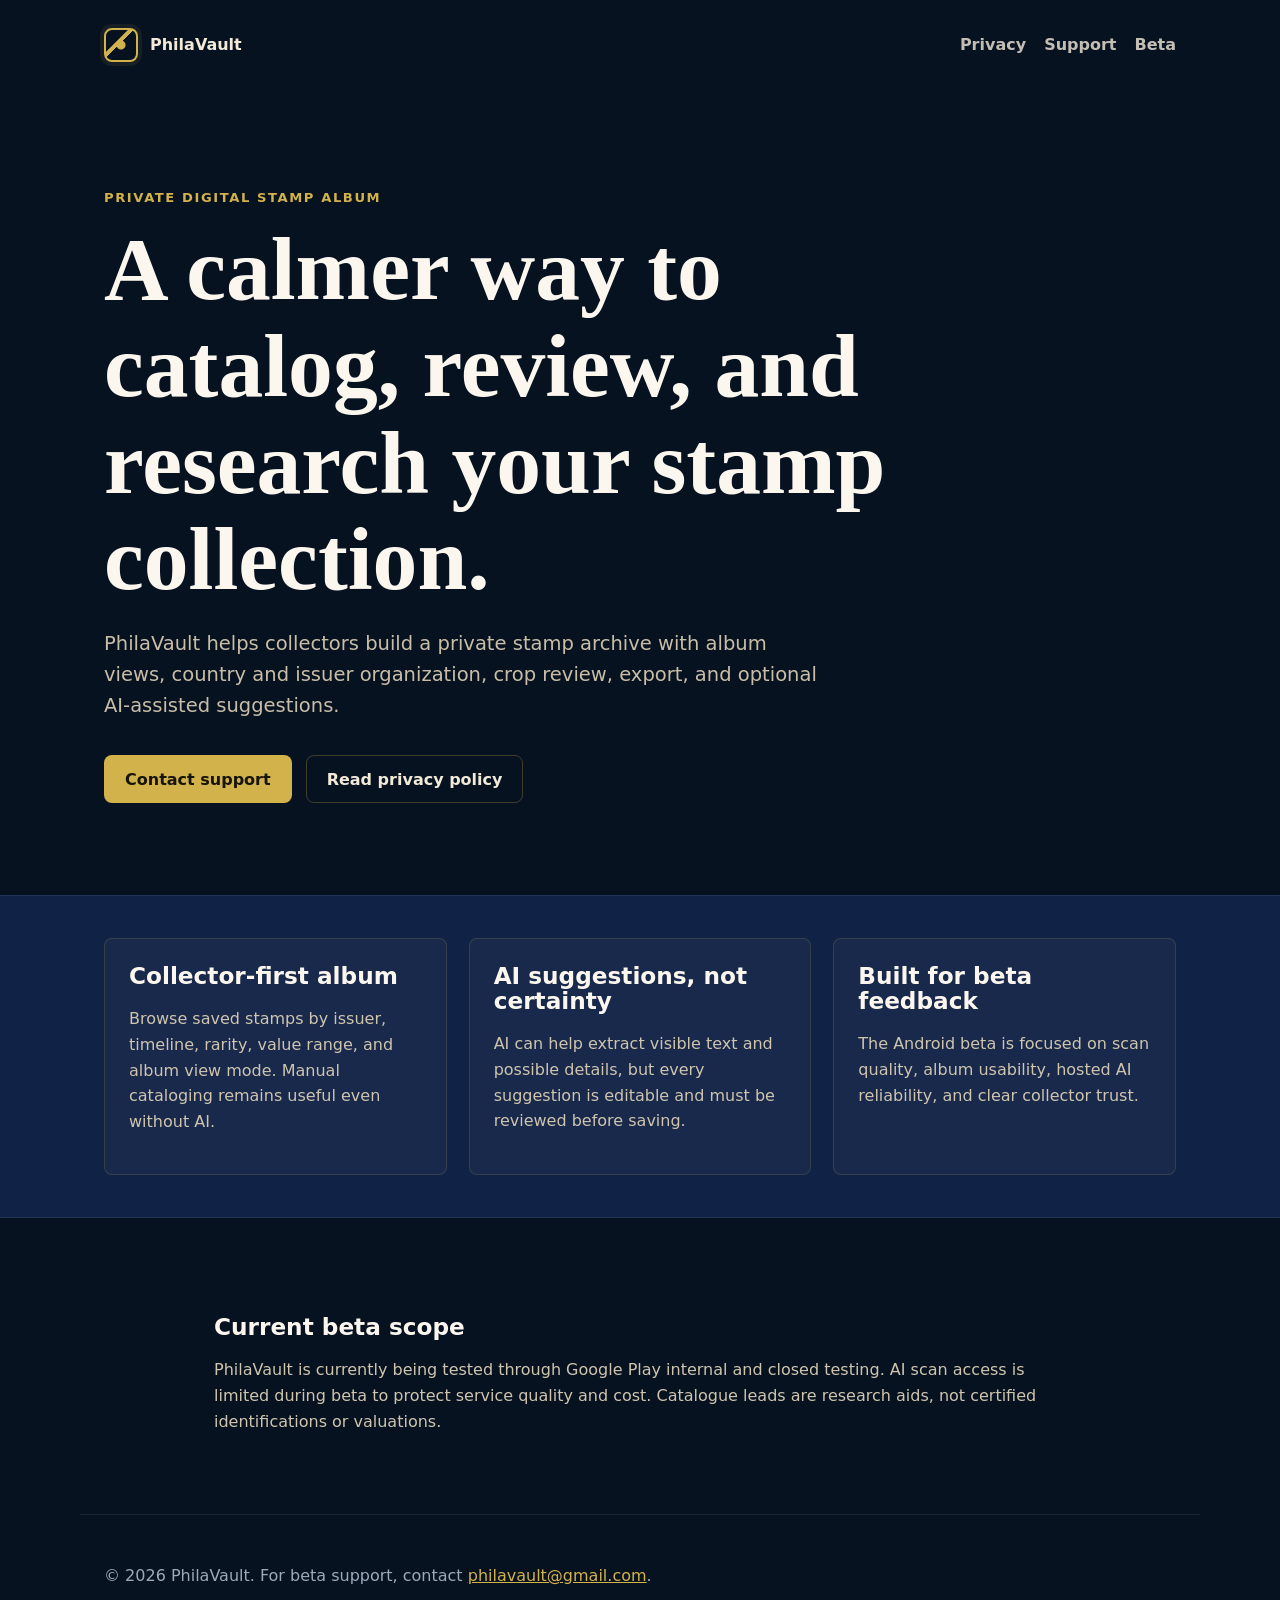
==== index.html @ 4bcd3f48 "Add PhilaVault public website" ====
<!doctype html>
<html lang="en-GB">
  <head>
    <meta charset="utf-8" />
    <meta name="viewport" content="width=device-width, initial-scale=1" />
    <title>PhilaVault | Private Digital Stamp Album</title>
    <meta
      name="description"
      content="PhilaVault is a private digital stamp album with AI-assisted cataloging suggestions for collectors."
    />
    <link rel="stylesheet" href="styles.css" />
  </head>
  <body>
    <header class="site-header">
      <a class="brand" href="index.html" aria-label="PhilaVault home">
        <span class="brand-mark" aria-hidden="true"></span>
        <span>PhilaVault</span>
      </a>
      <nav aria-label="Main navigation">
        <a href="privacy.html">Privacy</a>
        <a href="support.html">Support</a>
        <a href="beta.html">Beta</a>
      </nav>
    </header>

    <main>
      <section class="hero">
        <p class="eyebrow">Private digital stamp album</p>
        <h1>A calmer way to catalog, review, and research your stamp collection.</h1>
        <p class="lead">
          PhilaVault helps collectors build a private stamp archive with album views,
          country and issuer organization, crop review, export, and optional
          AI-assisted suggestions.
        </p>
        <div class="actions">
          <a class="button primary" href="support.html">Contact support</a>
          <a class="button" href="privacy.html">Read privacy policy</a>
        </div>
      </section>

      <section class="band">
        <div class="grid">
          <article>
            <h2>Collector-first album</h2>
            <p>
              Browse saved stamps by issuer, timeline, rarity, value range, and
              album view mode. Manual cataloging remains useful even without AI.
            </p>
          </article>
          <article>
            <h2>AI suggestions, not certainty</h2>
            <p>
              AI can help extract visible text and possible details, but every
              suggestion is editable and must be reviewed before saving.
            </p>
          </article>
          <article>
            <h2>Built for beta feedback</h2>
            <p>
              The Android beta is focused on scan quality, album usability, hosted AI
              reliability, and clear collector trust.
            </p>
          </article>
        </div>
      </section>

      <section class="content">
        <h2>Current beta scope</h2>
        <p>
          PhilaVault is currently being tested through Google Play internal and
          closed testing. AI scan access is limited during beta to protect service
          quality and cost. Catalogue leads are research aids, not certified
          identifications or valuations.
        </p>
      </section>
    </main>

    <footer>
      <p>© 2026 PhilaVault. For beta support, contact <a href="mailto:philavault@gmail.com">philavault@gmail.com</a>.</p>
    </footer>
  </body>
</html>
---- styles.css ----
:root {
  --ink: #071221;
  --navy: #102246;
  --paper: #f2ead9;
  --paper-soft: #fbf7ee;
  --brass: #d2b24a;
  --muted: #9fa8b8;
  --line: rgba(210, 178, 74, 0.28);
  --white: #ffffff;
}

* {
  box-sizing: border-box;
}

body {
  margin: 0;
  background: var(--ink);
  color: var(--paper);
  font-family:
    Inter, ui-sans-serif, system-ui, -apple-system, BlinkMacSystemFont, "Segoe UI",
    sans-serif;
  line-height: 1.6;
}

a {
  color: var(--brass);
}

.site-header {
  display: flex;
  align-items: center;
  justify-content: space-between;
  gap: 24px;
  max-width: 1120px;
  margin: 0 auto;
  padding: 28px 24px;
}

.brand {
  display: inline-flex;
  align-items: center;
  gap: 12px;
  color: var(--paper);
  font-weight: 800;
  text-decoration: none;
  letter-spacing: 0;
}

.brand-mark {
  width: 34px;
  height: 34px;
  border: 2px solid var(--brass);
  border-radius: 8px;
  background:
    radial-gradient(circle at center, var(--brass) 0 4px, transparent 5px),
    linear-gradient(135deg, transparent 36%, var(--brass) 37% 45%, transparent 46%);
  box-shadow: 0 0 0 4px rgba(210, 178, 74, 0.08);
}

nav {
  display: flex;
  gap: 18px;
  flex-wrap: wrap;
}

nav a {
  color: var(--paper);
  font-weight: 650;
  text-decoration: none;
  opacity: 0.8;
}

nav a:hover {
  opacity: 1;
}

.hero {
  max-width: 1120px;
  margin: 0 auto;
  padding: 84px 24px 92px;
}

.eyebrow {
  color: var(--brass);
  font-size: 0.82rem;
  font-weight: 800;
  letter-spacing: 0.12em;
  text-transform: uppercase;
}

h1,
h2 {
  margin: 0 0 18px;
  color: var(--paper-soft);
  line-height: 1.08;
}

h1 {
  max-width: 850px;
  font-family: Georgia, "Times New Roman", serif;
  font-size: clamp(2.5rem, 7vw, 5.6rem);
  font-weight: 800;
}

h2 {
  margin-top: 32px;
  font-size: 1.45rem;
}

.lead {
  max-width: 720px;
  color: #c8bea8;
  font-size: 1.22rem;
}

.actions {
  display: flex;
  gap: 14px;
  flex-wrap: wrap;
  margin-top: 34px;
}

.button {
  display: inline-flex;
  align-items: center;
  justify-content: center;
  min-height: 48px;
  padding: 0 20px;
  border: 1px solid var(--line);
  border-radius: 8px;
  color: var(--paper);
  font-weight: 800;
  text-decoration: none;
}

.button.primary {
  background: var(--brass);
  color: #17140a;
}

.band {
  border-top: 1px solid rgba(255, 255, 255, 0.08);
  border-bottom: 1px solid rgba(255, 255, 255, 0.08);
  background: var(--navy);
}

.grid {
  display: grid;
  grid-template-columns: repeat(3, minmax(0, 1fr));
  gap: 22px;
  max-width: 1120px;
  margin: 0 auto;
  padding: 42px 24px;
}

.grid article,
.contact-card,
.legal li,
.content li {
  border: 1px solid rgba(210, 178, 74, 0.16);
  border-radius: 8px;
  background: rgba(255, 255, 255, 0.035);
}

.grid article {
  padding: 24px;
}

.grid h2 {
  margin-top: 0;
}

.grid p,
.content p,
.content li {
  color: #cfc5ae;
}

.content {
  max-width: 900px;
  margin: 0 auto;
  padding: 64px 24px;
}

.content h1 {
  font-size: clamp(2.2rem, 6vw, 4.2rem);
}

.content ul {
  display: grid;
  gap: 10px;
  padding: 0;
  list-style: none;
}

.content li {
  padding: 12px 14px;
}

.contact-card {
  padding: 22px;
  font-size: 1.2rem;
  font-weight: 800;
}

footer {
  max-width: 1120px;
  margin: 0 auto;
  padding: 32px 24px 48px;
  color: var(--muted);
  border-top: 1px solid rgba(255, 255, 255, 0.08);
}

@media (max-width: 760px) {
  .site-header {
    align-items: flex-start;
    flex-direction: column;
  }

  .hero {
    padding-top: 52px;
  }

  .grid {
    grid-template-columns: 1fr;
  }
}
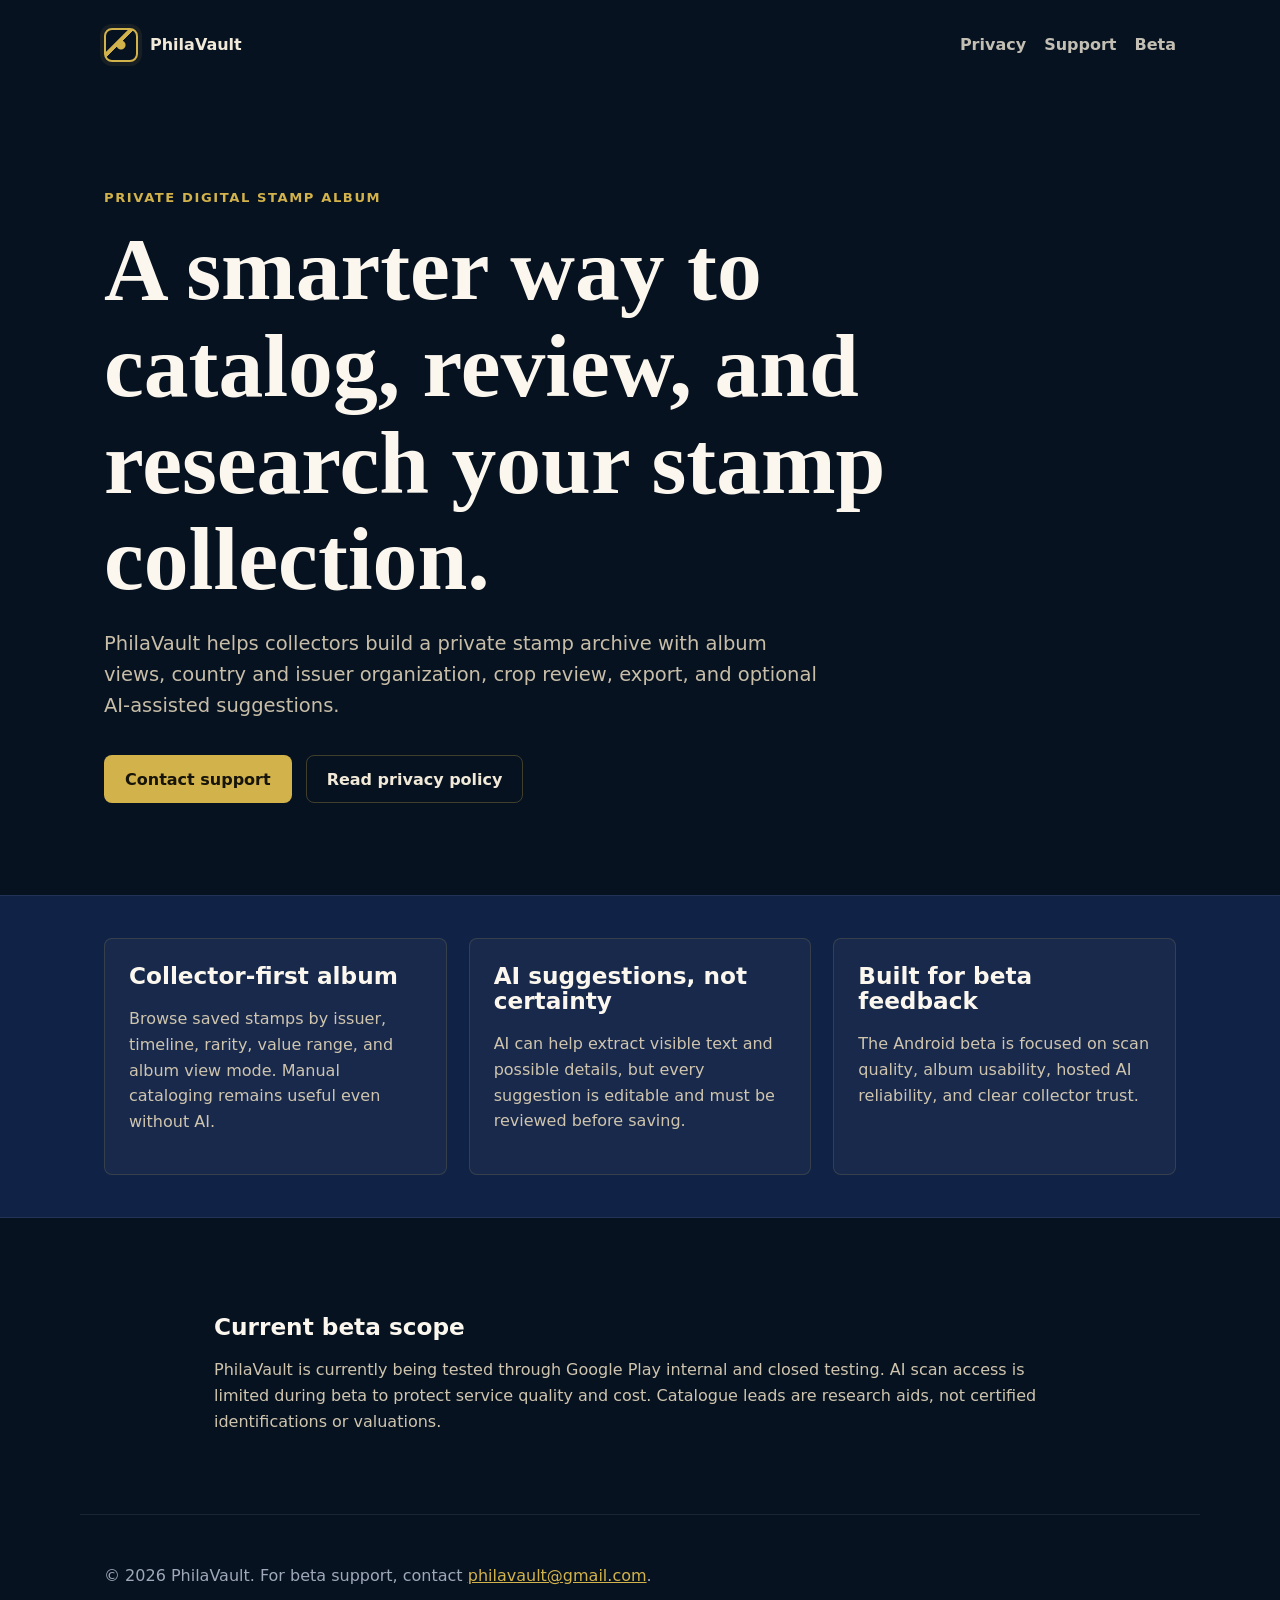
==== commit 877cb758: "Update homepage hero copy" ====
--- a/index.html
+++ b/index.html
@@ -26,7 +26,7 @@
     <main>
       <section class="hero">
         <p class="eyebrow">Private digital stamp album</p>
-        <h1>A calmer way to catalog, review, and research your stamp collection.</h1>
+        <h1>A smarter way to catalog, review, and research your stamp collection.</h1>
         <p class="lead">
           PhilaVault helps collectors build a private stamp archive with album views,
           country and issuer organization, crop review, export, and optional
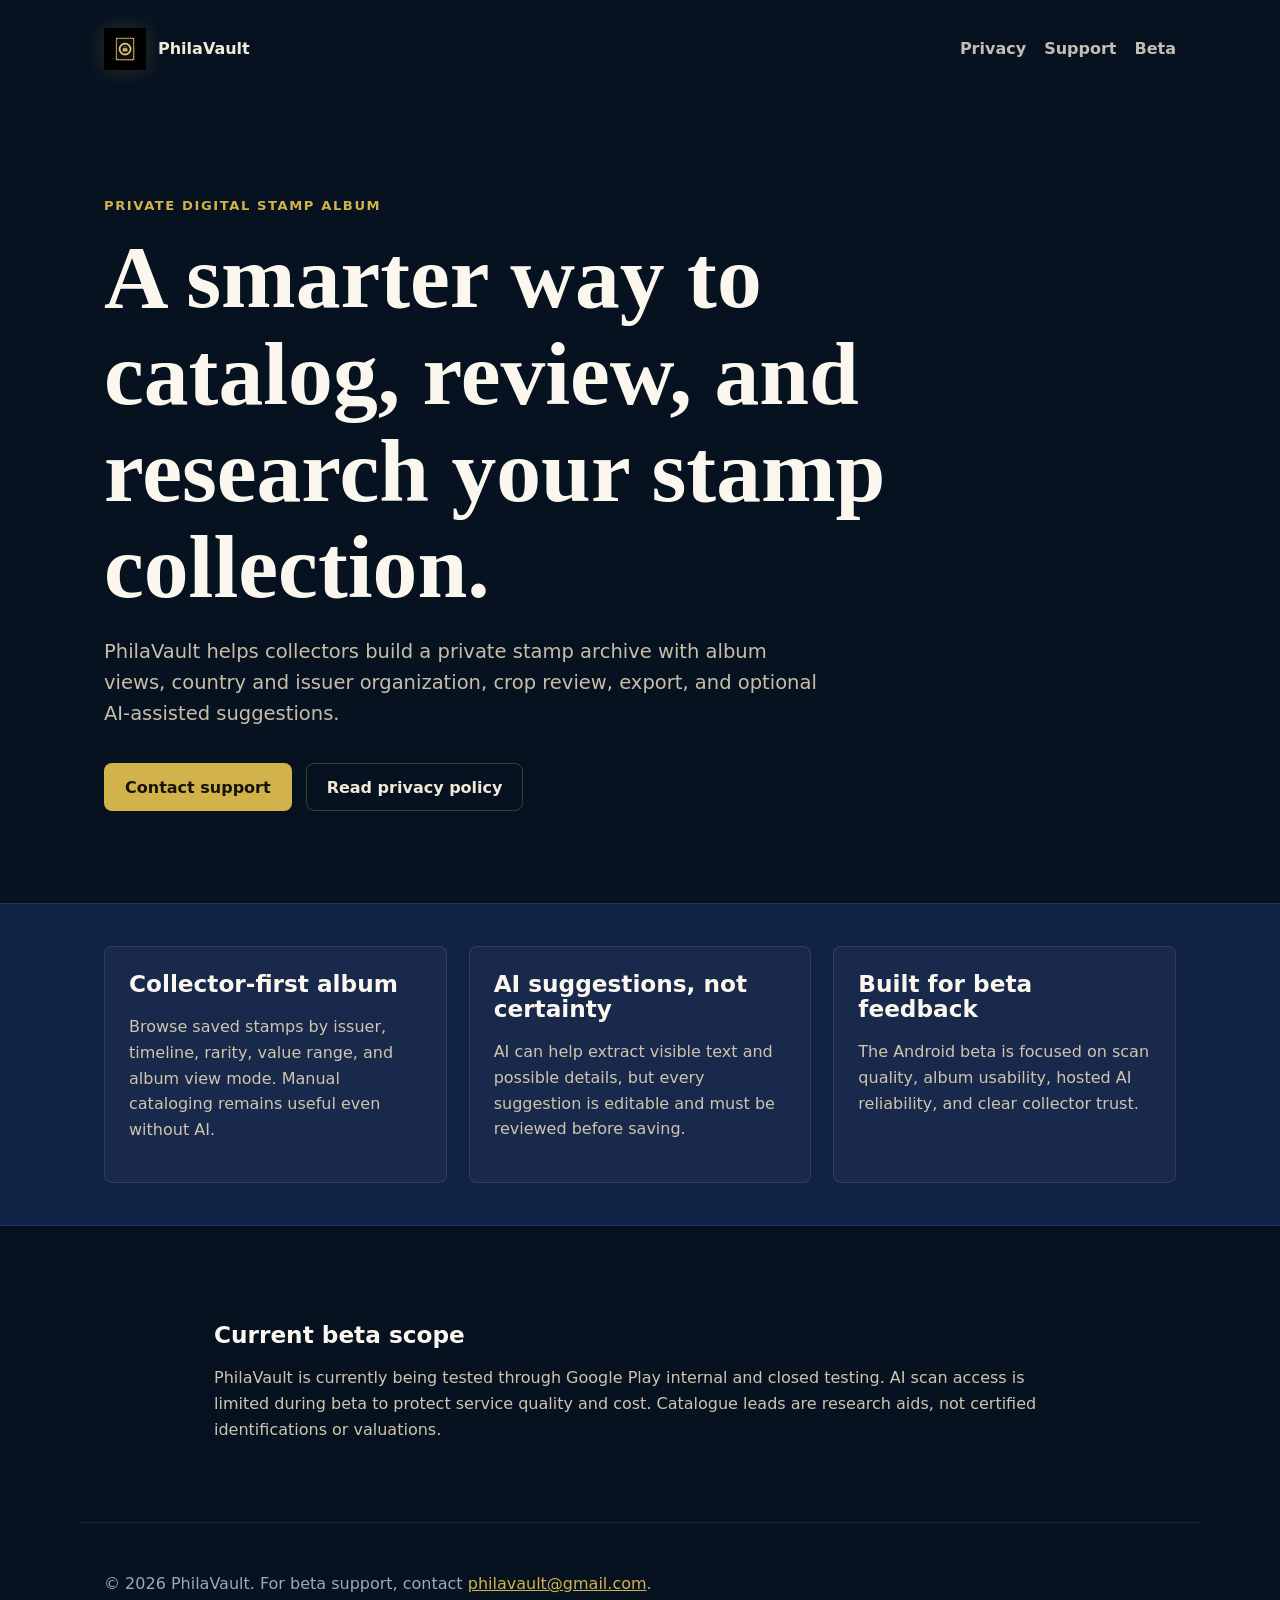
==== commit 985ea76b: "Use PhilaVault brand mark on site" ====
--- a/index.html
+++ b/index.html
@@ -8,12 +8,13 @@
       name="description"
       content="PhilaVault is a private digital stamp album with AI-assisted cataloging suggestions for collectors."
     />
+    <link rel="icon" href="favicon.png" />
     <link rel="stylesheet" href="styles.css" />
   </head>
   <body>
     <header class="site-header">
       <a class="brand" href="index.html" aria-label="PhilaVault home">
-        <span class="brand-mark" aria-hidden="true"></span>
+        <img class="brand-mark" src="brand-mark.png" alt="" aria-hidden="true" />
         <span>PhilaVault</span>
       </a>
       <nav aria-label="Main navigation">
--- a/styles.css
+++ b/styles.css
@@ -48,14 +48,10 @@
 }
 
 .brand-mark {
-  width: 34px;
-  height: 34px;
-  border: 2px solid var(--brass);
-  border-radius: 8px;
-  background:
-    radial-gradient(circle at center, var(--brass) 0 4px, transparent 5px),
-    linear-gradient(135deg, transparent 36%, var(--brass) 37% 45%, transparent 46%);
-  box-shadow: 0 0 0 4px rgba(210, 178, 74, 0.08);
+  width: 42px;
+  height: 42px;
+  object-fit: contain;
+  filter: drop-shadow(0 0 10px rgba(210, 178, 74, 0.18));
 }
 
 nav {
